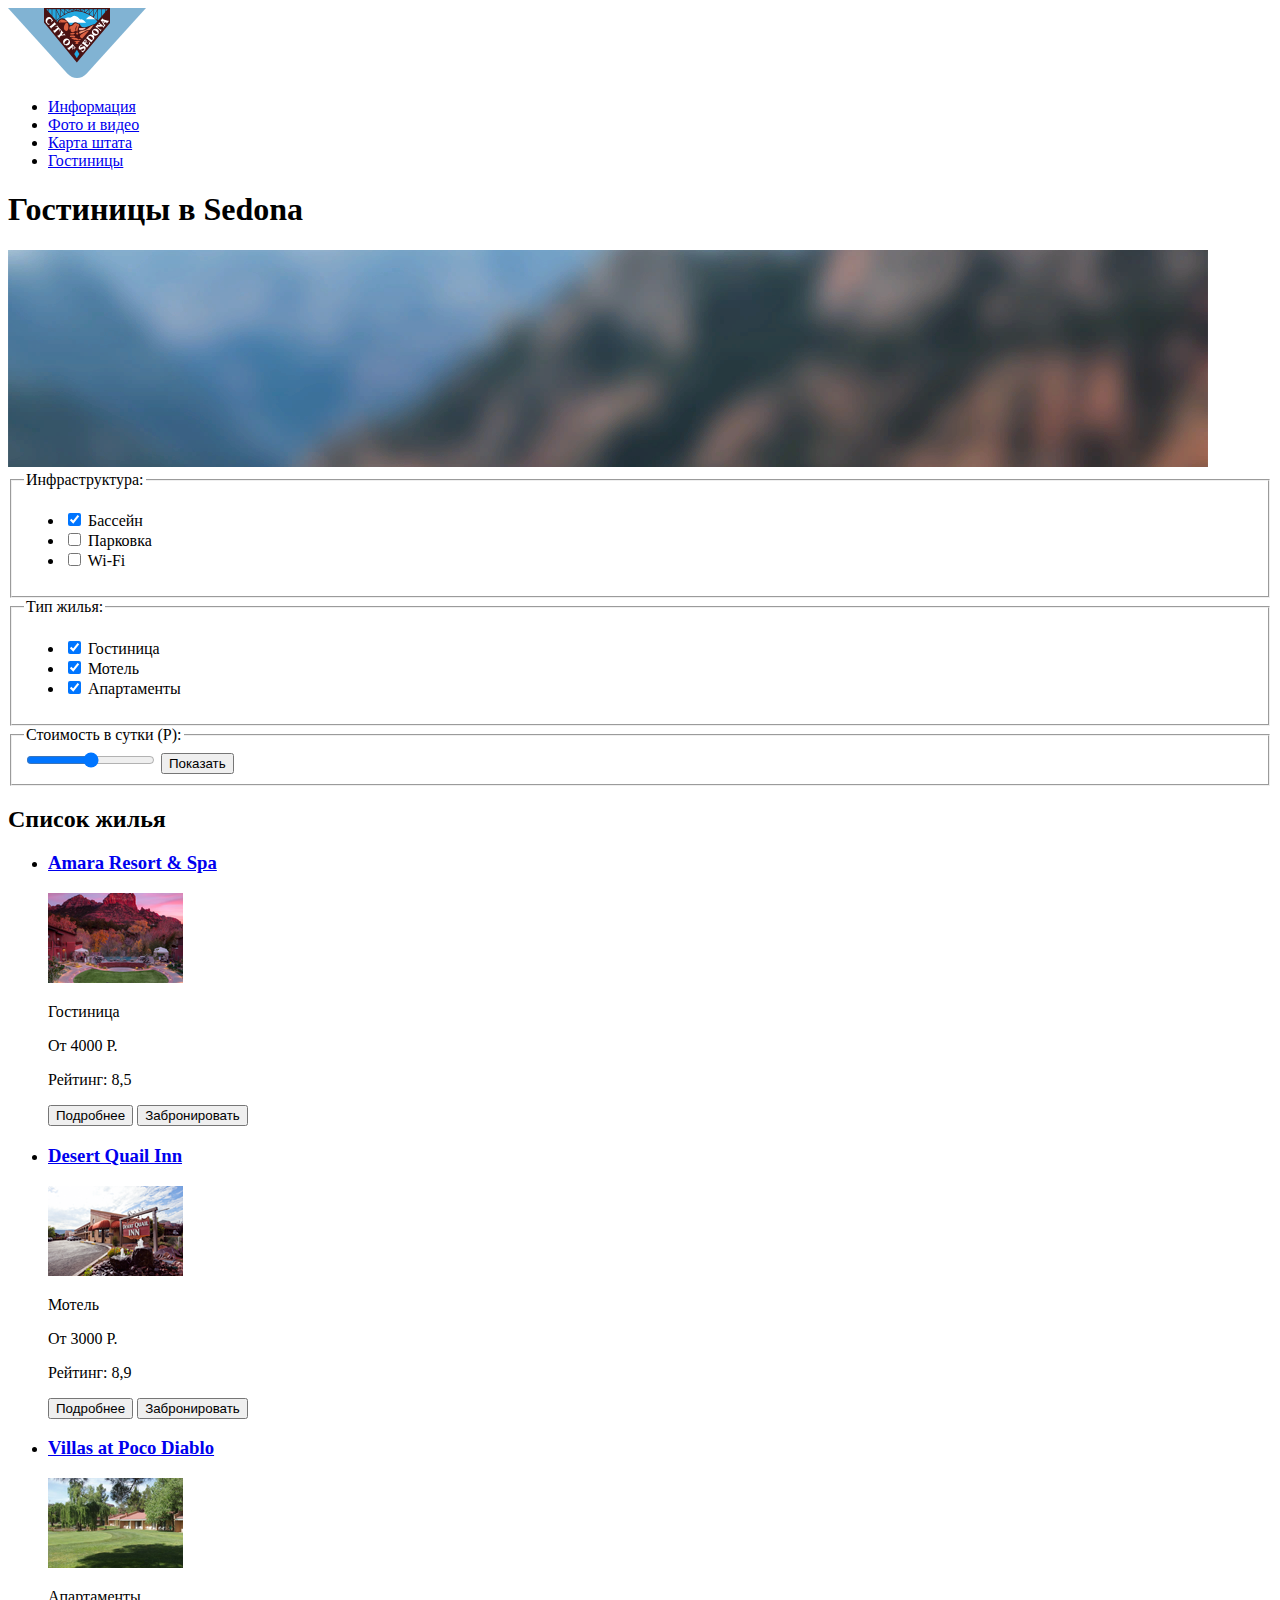
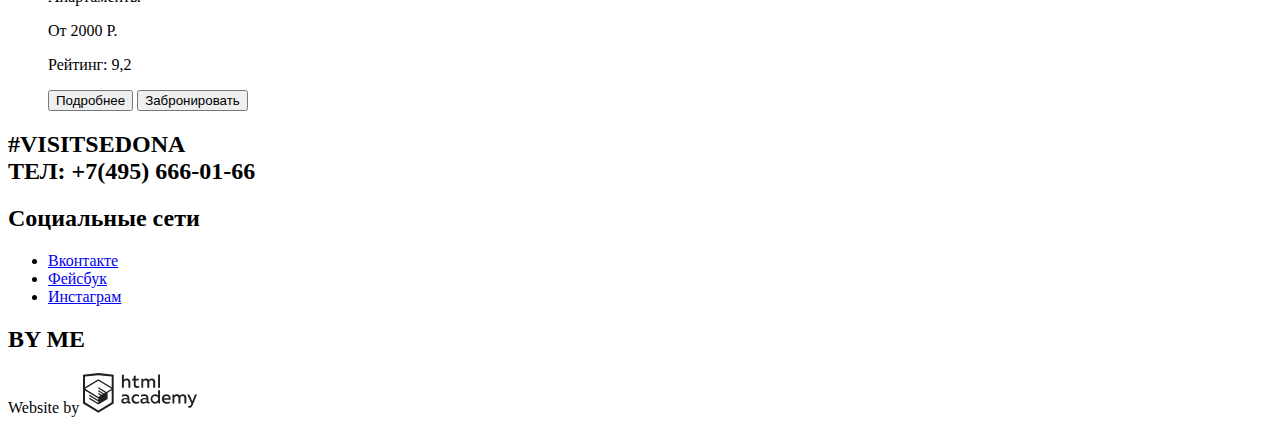
==== catalog.html @ 3af7d976 "add catalog n correct previous document" ====
<!DOCTYPE html>
<html lang="en">

<head>
    <meta charset="UTF-8">
    <title>Выбор жилья</title>
</head>

<body>
    <header>
        <a>
            <img src="image/logo.svg" alt="Логотип города «Sedona»">
        </a>
        <nav>
            <ul>
                <li><a href="index.html">Информация</a></li>
                <li><a href="blank.html">Фото и видео</a></li>
                <li><a href="blank.html">Карта штата</a></li>
                <li><a href="catalog.html">Гостиницы</a></li>
            </ul>
        </nav>
    </header>
    <main>
        <section>
            <h1>Гостиницы в Sedona</h1>
            <img src="image/blur-background.png" alt="Фон города">
            <form action="" method="get">
                <fieldset>
                    <legend>Инфраструктура:</legend>
                    <ul>
                        <li>
                            <input type="checkbox" name="infrastructure" id="pool" checked>
                            <label for="pool">Бассейн</label>
                        </li>

                        <li>
                            <input type="checkbox" name="infrastructure" id="parking">
                            <label for="parking">Парковка</label>
                        </li>

                        <li>
                            <input type="checkbox" name="infrastructure" id="WiFi">
                            <label for="WiFi">Wi-Fi</label>
                        </li>
                    </ul>
                </fieldset>

                <fieldset>
                    <legend>Тип жилья:</legend>
                    <ul>
                        <li>
                            <input type="checkbox" name="housing-type" id="hotel" checked>
                            <label for="hotel">Гостиница</label>
                        </li>

                        <li>
                            <input type="checkbox" name="housing-type" id="motel" checked>
                            <label for="motel">Мотель</label>
                        </li>

                        <li>
                            <input type="checkbox" name="housing-type" id="apartment" checked>
                            <label for="apartment">Апартаменты</label>
                        </li>
                    </ul>
                </fieldset>

                <fieldset>
                    <legend>Стоимость в сутки (Р):</legend>

                    <input type="range" min="0" max="3000" id="rating">
                    <label for="rating"></label>
                    <!-- сделала пока бегунок так, т.к по другому пока не смогу -->
                    <button type="submit">Показать</button>
                </fieldset>
            </form>
        </section>
        <section>
            <h2>Список жилья</h2>
            <ul>
                <li>
                    <a href="hotel.html">
                        <h3>Amara Resort & Spa</h3>
                        <img src="image/AmaraResort&Spa.png" alt="Amara Resort & Spa">
                    </a>
                    <p>Гостиница</p>
                    <p>От 4000 Р.</p>
                    <p>Рейтинг: 8,5</p>
                    <button type="submit">Подробнее</button>
                    <button type="submit">Забронировать</button>
                </li>

                <li>
                    <a href="hotel.html">
                        <h3>Desert Quail Inn</h3>
                        <img src="image/DesertQuailInn.png" alt="Desert Quail Inn">
                    </a>
                    <p>Мотель</p>
                    <p>От 3000 Р.</p>
                    <p>Рейтинг: 8,9</p>
                    <button type="submit">Подробнее</button>
                    <button type="submit">Забронировать</button>
                </li>

                <li>
                    <a href="hotel.html">
                        <h3>Villas at Poco Diablo</h3>
                        <img src="image/VillasatPocoDiablo.png" alt="Villas at Poco Diablo">
                    </a>
                    <p>Апартаменты</p>
                    <p>От 2000 Р.</p>
                    <p>Рейтинг: 9,2</p>
                    <button type="submit">Подробнее</button>
                    <button type="submit">Забронировать</button>
                </li>
            </ul>

        </section>

    </main>
    <footer>
        <section>
            <h2>#VISITSEDONA <br>
                ТЕЛ: +7(495) 666-01-66
            </h2>
        </section>
        <section>
            <h2>Социальные сети</h2>
            <ul>
                <li><a href="#">Вконтакте</a></li>
                <li><a href="#">Фейсбук</a></li>
                <li><a href="#">Инстаграм</a></li>
            </ul>
        </section>
        <section>
            <h2>BY ME</h2>
            <p>Website by
                <a href="https://htmlacademy.ru/intensive/htmlcss">
                    <img src="image/logo-htmlacademy.svg" alt="Логотип «HTML Academy»">
                </a>
            </p>
        </section>
    </footer>
</body>

</html>
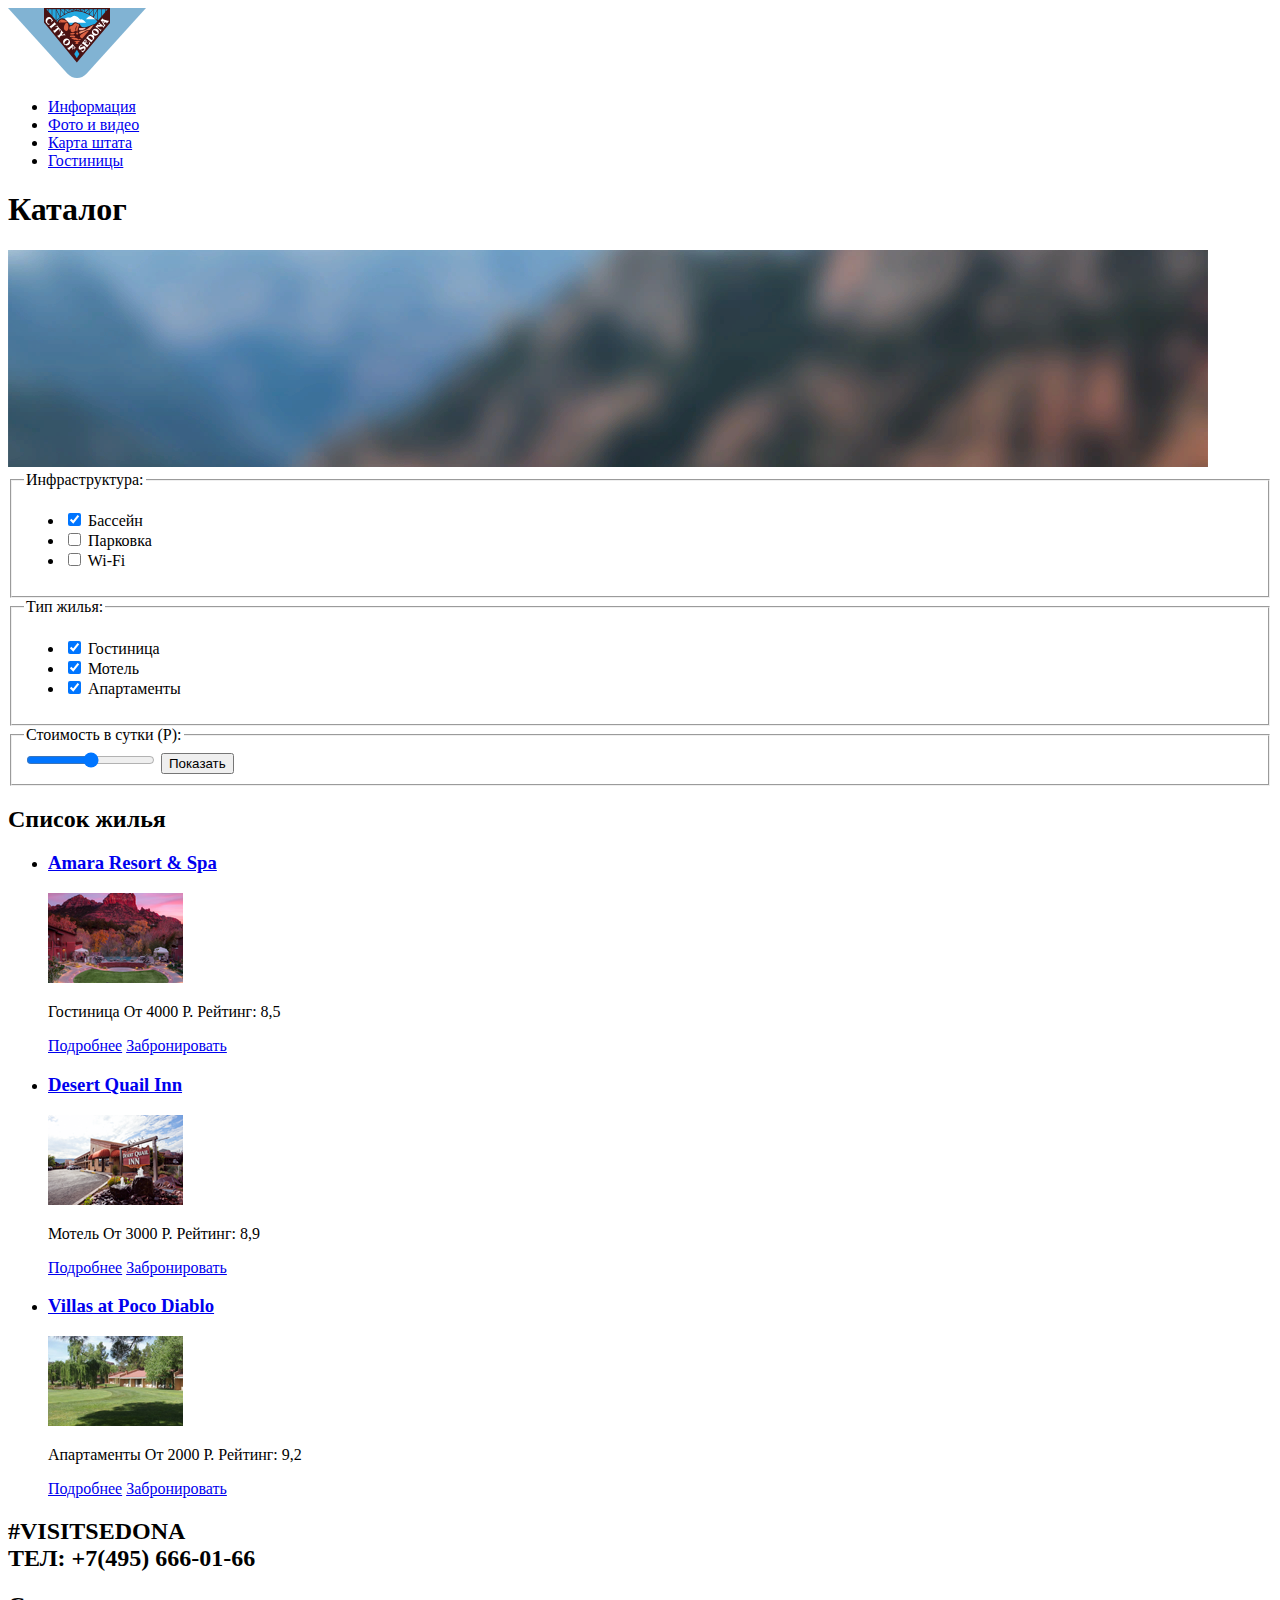
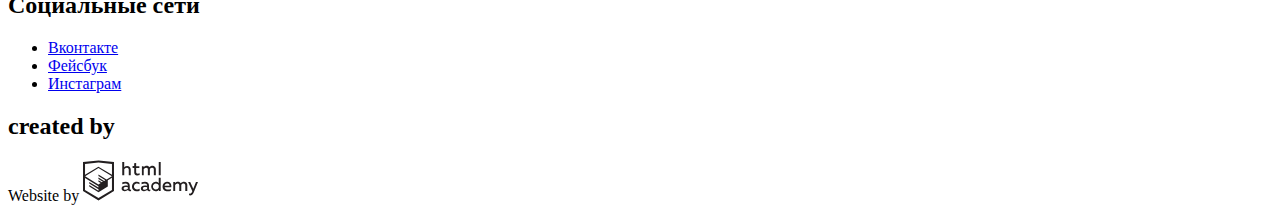
==== commit 5fca079f: "correct all requests in catalog n index" ====
--- a/catalog.html
+++ b/catalog.html
@@ -8,8 +8,8 @@
 
 <body>
     <header>
-        <a>
-            <img src="image/logo.svg" alt="Логотип города «Sedona»">
+        <a href="index.html">
+            <img src="image/logo.svg" width="138" height="70"  alt="Логотип города «Sedona»">
         </a>
         <nav>
             <ul>
@@ -22,9 +22,9 @@
     </header>
     <main>
         <section>
-            <h1>Гостиницы в Sedona</h1>
-            <img src="image/blur-background.png" alt="Фон города">
-            <form action="" method="get">
+            <h1>Каталог</h1>
+            <img src="image/backgroundBLUR.png" width="1200" height ="217" alt="Фон города">
+            <form action="#" method="get">
                 <fieldset>
                     <legend>Инфраструктура:</legend>
                     <ul>
@@ -80,38 +80,44 @@
             <ul>
                 <li>
                     <a href="hotel.html">
-                        <h3>Amara Resort & Spa</h3>
-                        <img src="image/AmaraResort&Spa.png" alt="Amara Resort & Spa">
+                        <h3>Amara Resort & Spa</h3>   
                     </a>
-                    <p>Гостиница</p>
-                    <p>От 4000 Р.</p>
-                    <p>Рейтинг: 8,5</p>
-                    <button type="submit">Подробнее</button>
-                    <button type="submit">Забронировать</button>
+                     <img src="image/AmaraResort.png" width="135" height ="90" alt="Amara Resort & Spa">
+                    <p> 
+                        <span>Гостиница</span>
+                        <span>От 4000 Р.</span>
+                        <span>Рейтинг: 8,5</span>
+                    </p>
+                    <a href="#">Подробнее</a>
+                    <a href="#">Забронировать</a>
                 </li>
 
                 <li>
                     <a href="hotel.html">
                         <h3>Desert Quail Inn</h3>
-                        <img src="image/DesertQuailInn.png" alt="Desert Quail Inn">
-                    </a>
-                    <p>Мотель</p>
-                    <p>От 3000 Р.</p>
-                    <p>Рейтинг: 8,9</p>
-                    <button type="submit">Подробнее</button>
-                    <button type="submit">Забронировать</button>
+                    </a> 
+                    <img src="image/DesertQuailInn.png" width="135" height ="90" alt="Desert Quail Inn">
+                    <p>
+                        <span>Мотель</span>
+                        <span>От 3000 Р.</span>
+                        <span>Рейтинг: 8,9</span>
+                    </p>
+                    <a href="#">Подробнее</a>
+                    <a href="#">Забронировать</a>
                 </li>
 
                 <li>
                     <a href="hotel.html">
-                        <h3>Villas at Poco Diablo</h3>
-                        <img src="image/VillasatPocoDiablo.png" alt="Villas at Poco Diablo">
+                        <h3>Villas at Poco Diablo</h3>  
                     </a>
-                    <p>Апартаменты</p>
-                    <p>От 2000 Р.</p>
-                    <p>Рейтинг: 9,2</p>
-                    <button type="submit">Подробнее</button>
-                    <button type="submit">Забронировать</button>
+                    <img src="image/VillasatPocoDiablo.png" width="135" height ="90" alt="Villas at Poco Diablo">
+                    <p>
+                        <span>Апартаменты</span>
+                        <span>От 2000 Р.</span>
+                        <span>Рейтинг: 9,2</span>
+                    </p>
+                    <a href="#">Подробнее</a>
+                    <a href="#">Забронировать</a>
                 </li>
             </ul>
 
@@ -133,10 +139,10 @@
             </ul>
         </section>
         <section>
-            <h2>BY ME</h2>
+            <h2>created by</h2>
             <p>Website by
                 <a href="https://htmlacademy.ru/intensive/htmlcss">
-                    <img src="image/logo-htmlacademy.svg" alt="Логотип «HTML Academy»">
+                    <img src="image/logo-htmlacademy.svg"  width="115" height="41" alt="Логотип «HTML Academy»">
                 </a>
             </p>
         </section>
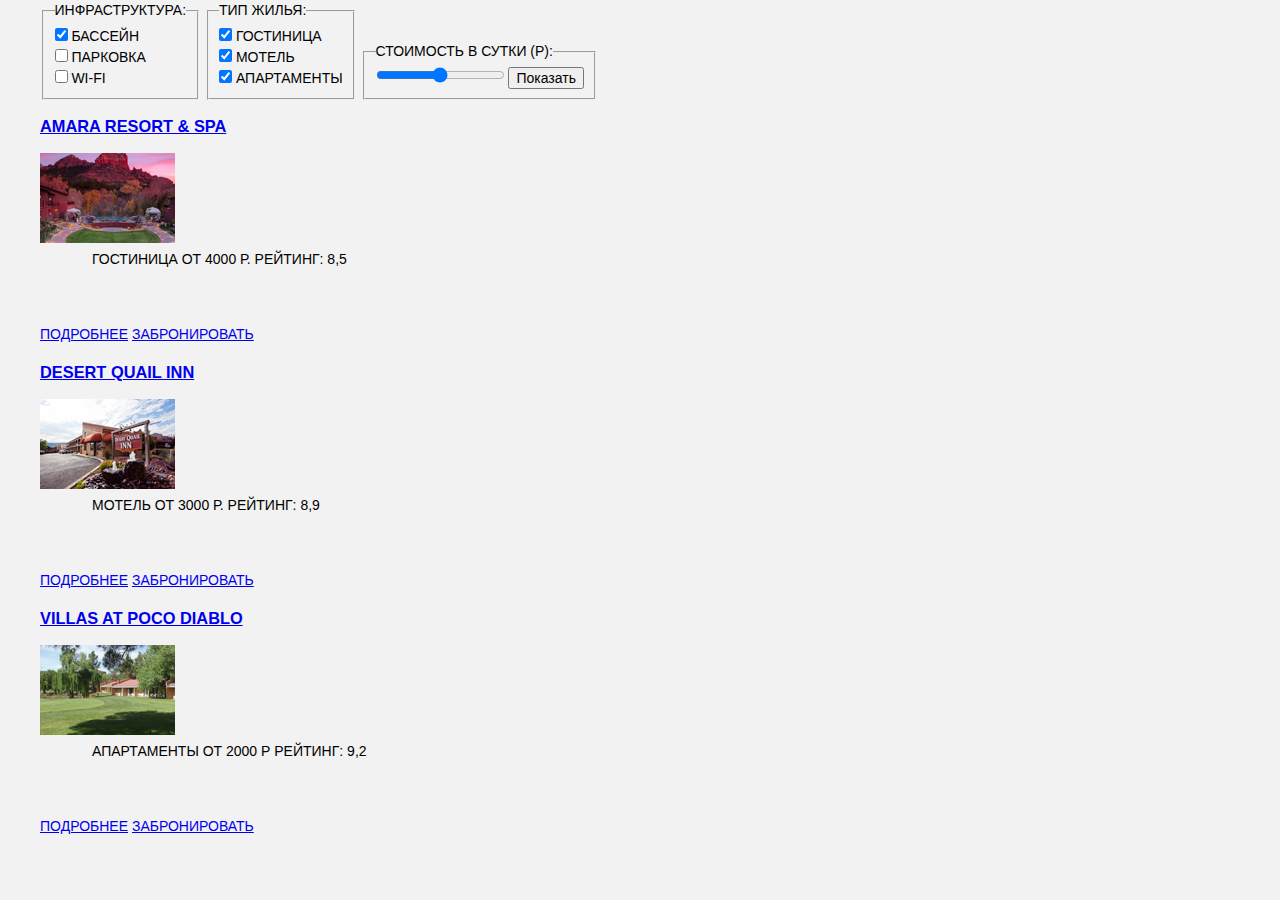
==== commit 4ca1bbf4: "grid" ====
--- a/catalog.html
+++ b/catalog.html
@@ -3,11 +3,16 @@
 
 <head>
     <meta charset="UTF-8">
-    <title>Выбор жилья</title>
+    <title>Гостиницы</title>
+    <link rel="icon" href="./image/favicon/32.ico">
+    <link rel="icon" href="./image/favicon/32.svg" type="image/svg+xml">
+    <link rel="apple-touch-icon" href="./image/favicon/152.png">
+    <link rel="stylesheet" href="./css/Normalize.css">
+    <link rel="stylesheet" href="./css/style.css">
 </head>
 
-<body>
-    <header>
+<body class="container">
+    <!-- <header class="catalog-header">
         <a href="index.html">
             <img src="image/logo.svg" width="138" height="70"  alt="Логотип города «Sedona»">
         </a>
@@ -16,16 +21,16 @@
                 <li><a href="index.html">Информация</a></li>
                 <li><a href="blank.html">Фото и видео</a></li>
                 <li><a href="blank.html">Карта штата</a></li>
-                <li><a href="catalog.html">Гостиницы</a></li>
+                <li><a>Гостиницы</a></li>
             </ul>
         </nav>
-    </header>
-    <main>
-        <section>
+    </header> -->
+    <main class="main-catalog">
+        <section class="choosing">
             <h1>Каталог</h1>
-            <img src="image/backgroundBLUR.png" width="1200" height ="217" alt="Фон города">
-            <form action="#" method="get">
-                <fieldset>
+            <!-- <img src="image/backgroundBLUR.png" width="1200" height ="217" alt="Фон города"> -->
+            <form action="#" method="get" >
+                <fieldset class="infrostructure">
                     <legend>Инфраструктура:</legend>
                     <ul>
                         <li>
@@ -39,13 +44,13 @@
                         </li>
 
                         <li>
-                            <input type="checkbox" name="infrastructure" id="WiFi">
+                            <input type="checkbox" name="infrastructure" id="WiFi" >
                             <label for="WiFi">Wi-Fi</label>
                         </li>
                     </ul>
                 </fieldset>
 
-                <fieldset>
+                <fieldset class="type-house">
                     <legend>Тип жилья:</legend>
                     <ul>
                         <li>
@@ -65,7 +70,7 @@
                     </ul>
                 </fieldset>
 
-                <fieldset>
+                <fieldset class="price">
                     <legend>Стоимость в сутки (Р):</legend>
 
                     <input type="range" min="0" max="3000" id="rating">
@@ -75,9 +80,9 @@
                 </fieldset>
             </form>
         </section>
-        <section>
+        <section class="list-result">
             <h2>Список жилья</h2>
-            <ul>
+            <ul class="result">
                 <li>
                     <a href="hotel.html">
                         <h3>Amara Resort & Spa</h3>   
@@ -113,7 +118,7 @@
                     <img src="image/VillasatPocoDiablo.png" width="135" height ="90" alt="Villas at Poco Diablo">
                     <p>
                         <span>Апартаменты</span>
-                        <span>От 2000 Р.</span>
+                        <span>От 2000 р</span>
                         <span>Рейтинг: 9,2</span>
                     </p>
                     <a href="#">Подробнее</a>
@@ -124,7 +129,7 @@
         </section>
 
     </main>
-    <footer>
+    <!-- <footer>
         <section>
             <h2>#VISITSEDONA <br>
                 ТЕЛ: +7(495) 666-01-66
@@ -146,7 +151,7 @@
                 </a>
             </p>
         </section>
-    </footer>
+    </footer> -->
 </body>
 
 </html>--- a/css/style.css
+++ b/css/style.css
@@ -0,0 +1,409 @@
+@font-face {
+    font-family: "PT Sans";
+    src: url("Fonts/PT_Sans/PTSans-Regular.woff2") format("woff2"),
+         url("Fonts/PT_Sans/PTSans-Regular.woff") format("woff");
+    font-weight: 400;
+    font-style: normal;
+  }
+
+  @font-face {
+    font-family: "PT Sans";
+    src: url("Fonts/PT_Sans/PTSans-Bold.woff2") format("woff2"),
+         url("Fonts/PT_Sans/PTSans-Bold.woff") format("woff");
+    font-weight: 700;
+    font-style: normal;
+  }
+
+
+  /* variables at rest*/
+  :root {
+    --basic-black:#000000;
+    --dark-gray:#333333;
+    --white: #FFFFFF;
+    --light-blue: #81B3D2;
+    --brown: #766357;
+    --beige: #F2F2F2;
+    --logo: #231F20;
+    --other-reasons: #EEEEEE;
+
+  
+
+/* variables hover*/
+
+--hover-brown: #604E43;
+--hover-blue: #669EC0;
+
+/* variables by click */
+
+--click-brown: #503E33;
+--click-blue: #5496BD;
+--click-logo:#BDBBBC;
+
+}
+  
+  body {
+    min-width: 960px;
+    margin: 0;
+    padding: 0;
+    font-family: "PT Sans", Arial, sans-serif;
+    font-size: 14px;
+    line-height: 21px;
+    font-weight: 400;
+    color: var(--basic-black);
+    text-transform: uppercase;
+    background-color: var(--beige);
+    min-height: 100%;
+    display: grid;
+    grid-template-rows: min-content 1fr min-content;
+    align-content: start;
+     
+}
+
+img {
+    max-width: 100%;
+    height: auto;
+}
+
+
+
+h1 {
+  display:none;
+  /* visibility: hidden; */
+}
+
+h2 {
+  padding: 47px 139px 25px 139px;
+  margin: 0;
+}
+
+.service-list h3 {
+  margin: 0;
+  padding-top: 160px;
+  padding-bottom: 25px;
+}
+
+p {
+  margin: 0;
+  padding: 0px 51px 54px 52px;
+}
+
+li {
+  list-style: none;
+}
+ul{
+  margin: 0;
+  padding: 0;
+}
+
+.hidden {
+  display:none;
+}
+
+.page {
+  height: 100%;
+}   
+
+.container {
+  width: 1200px;
+  margin: 0 auto;  
+}
+
+/*++++++++++++++++++++++++ Header +++++++++++++++++++++++++++++++++++++++*/
+
+.main-header {
+  background-color: var(--white);
+  height:56px;
+  display:grid;
+}
+
+ .main-header-logo {
+  justify-self: center;
+
+}
+
+.main-header-nav {
+  list-style:none;
+  display:flex;
+  justify-content:center;
+  align-items:center;
+  
+}
+
+.main-header-nav ul {
+  list-style: none;
+  color: #000000;
+ 
+}
+
+.header-nav-left {}
+
+
+.header-nav-right {}
+
+
+/* +++++++++++++++++++++++ main+++++++++++++++++++++++++++++++++++++++ */
+
+.back-picture {
+  display: grid;
+  grid-template-columns: 1fr;
+  grid-template-rows: 1fr;
+  width: 1200px;
+}
+
+.big-photo {
+  background: url(../image/backgroundPhoto.jpg) no-repeat;
+  /* position: absolute; */
+}
+.welcome {
+  position: relative;
+  text-align: center;
+  padding-top: 66px;
+}
+
+.decoration {
+  position: relative;
+  vertical-align: bottom;
+}
+
+.texty-text {
+  background: var(--white); 
+  text-align: center;
+  padding: 0;
+  margin: 0;
+  height: 215px;
+  width: 1200px;
+}
+
+.bold {
+  font-weight: 700;
+  margin: 0;
+  padding-top: 41.5px;
+  padding-bottom: 0;
+}
+
+.bold p {
+  /* line-height: 26px;
+  width: 470px;
+  height: 80px; */
+}
+
+.Sedonabetter {
+  padding-top: 16.5px;
+  padding-bottom: 51px;
+}
+
+.photo-reason {
+  display: grid;
+  grid-template-columns: 1fr 2fr;
+  grid-template-rows: 1fr;
+  width: 1200px;
+}
+
+.true-city {
+  grid-column: 1/2;
+  grid-row: 1/2;
+  background-color: var(--light-blue);
+  color:var(--white);
+  text-align: center;
+  width: 400px;
+}
+
+.true-city-photo {
+  grid-column: 2/-1;
+  grid-row: 1/2;
+  width:800px;
+}
+
+.number {
+ padding-bottom: 25px;
+ padding-top: 0px;
+}
+
+.service {
+  display: grid;
+  text-align: center;
+ 
+}
+.service-list {
+  display: grid;
+  text-align: center;
+  height: 330px;  
+  display: grid;
+  text-align: center;
+  background-color: var(--white);
+  grid-template-columns: 3(1fr);
+  grid-template-rows: 1fr;
+}
+
+.service-item1 {
+  grid-column: 1/1;
+}
+
+.service-item2 {
+  grid-column: 2/3;
+}
+
+.service-item3 {
+  grid-column: 3/4;
+}
+
+.photo-reason2 {
+  display: grid;
+  grid-template-columns: 1fr 1fr 1fr;
+  grid-template-rows: 1fr;
+  width: 1200px;
+  height: 256px;
+}
+
+.bridge {
+  grid-column: 3/4;
+  background-color: var(--light-blue);
+  color:var(--white);
+  text-align: center;
+  grid-row: 1/2;
+}
+
+.bridge-photo {
+  grid-column: 1/3;
+  grid-row: 1/2;
+  
+}
+
+.photo-reason2 h2 {
+  padding: 50px 0 24px 0;
+  line-height: 21px;
+}
+
+.bridge .number {
+  padding-bottom: 23px;
+}
+.bridge p {
+  padding: 0 49px 51px 50px;
+}
+
+.other-reasons {
+  display: grid;
+  height: 256px;
+}
+
+.reasons {
+  display: grid;
+  text-align: center;
+  background-color: var(--other-reasons);
+  grid-template-columns: 3(1fr);
+  grid-template-rows: 1fr;
+  
+}
+.other-reasons h2 {
+  display: none;
+}
+.reasons-item1 {
+  grid-column: 1/2;
+  width: 400px;
+}
+.reasons-item2 {
+  grid-column: 2/3;
+  width: 400px;
+}
+.reasons-item3 {
+  grid-column: 3/4;
+  width: 400px;
+}
+
+.reasons h3 {
+  margin: 0;
+  padding-top: 47px;
+  padding-bottom: 25px;
+}
+
+.reasons p {
+  /* padding-top: 25px; */
+}
+
+.map h2, 
+.social h2,
+.copyright h2 {
+
+  display: none;
+
+}
+
+.main-footer {
+  display: grid;
+  grid-template-columns: 3(1fr);
+  background-color: var(--white);
+  text-align: center;
+  vertical-align: middle;
+  height: 120px;
+
+}
+.contact {
+  grid-column: 1/2;
+  max-width: 251px;
+  justify-self: start;
+
+}
+.social {
+  grid-column: 2/3;
+  max-width: 150px;
+  justify-self: center;
+}
+
+.copyright {
+  grid-column: 3/4;
+  max-width: 200px;
+  justify-self: end;
+}
+
+
+
+
+
+    /* ++++++++++++++++++++++++++++++++++++CATALOG +++++++++++++++++++++++++++++++=++*/
+
+
+
+    /* .catalog .container {
+      background-color: var(--white);
+    } */
+
+    .main-catalog h2 {
+      display: none;
+    }
+
+    .choosing {
+      background-image: url(./image/backgroundBLUR.png);
+      display: grid;
+    }
+    /* .1 {
+      display:inline;
+    } */
+    .infrostructure {
+      display:inline;
+      
+   
+    
+    }
+    
+    .type-house {
+      display:inline;
+  
+    }
+
+    .price  {
+      display:inline;
+    
+    }
+    .list-result {
+      display: grid;
+    }
+/* }
+    .result{
+      display: grid;
+      grid-template-columns: 73px 135px 792px 127px 73px;
+
+    }
+
+    span, .result p {
+      padding: 0;
+    } */
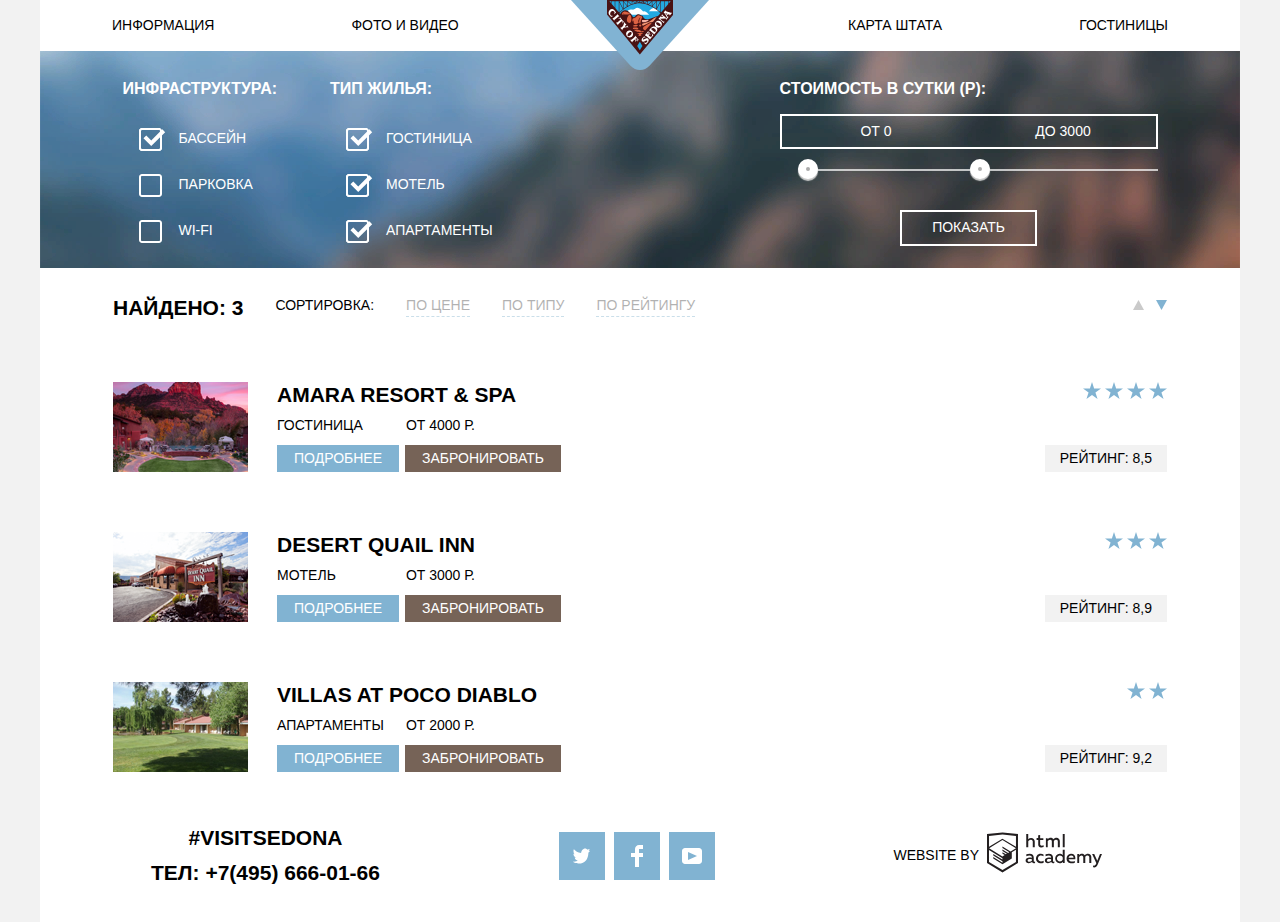
==== commit 00cbd9f2: "add - catalog and decorations elements" ====
--- a/catalog.html
+++ b/catalog.html
@@ -12,39 +12,43 @@
 </head>
 
 <body class="container">
-    <!-- <header class="catalog-header">
-        <a href="index.html">
-            <img src="image/logo.svg" width="138" height="70"  alt="Логотип города «Sedona»">
+    <header class="main-header">
+        <a class="main-header-logo">
+            <img src="./image/logo.svg" width="138" height="70" alt="Логотип города «Sedona»">
         </a>
-        <nav>
-            <ul>
-                <li><a href="index.html">Информация</a></li>
-                <li><a href="blank.html">Фото и видео</a></li>
-                <li><a href="blank.html">Карта штата</a></li>
-                <li><a>Гостиницы</a></li>
+        <nav class="main-header-nav">
+            <ul class="nav_items">
+                <div class="header-nav-left">
+                    <li class="header-item"><a class="nav_element" href="index.html">Информация </a></li>
+                    <li class="header-item"><a class="nav_element" href="blank.html">Фото и видео </a></li>
+                </div>
+                <div class="header-nav-right">
+                    <li class="header-item"><a class="nav_element" href="blank.html">Карта штата </a></li>
+                    <li class="header-item"><a class="nav_element" href="catalog.html">Гостиницы </a></li>
+                </div>
             </ul>
         </nav>
-    </header> -->
+    </header>
+
     <main class="main-catalog">
-        <section class="choosing">
-            <h1>Каталог</h1>
-            <!-- <img src="image/backgroundBLUR.png" width="1200" height ="217" alt="Фон города"> -->
-            <form action="#" method="get" >
+        <section class="filter">
+            <h1 class="visually-hidden">Гостиницы</h1>
+            <form action="#" method="get" class="house-choosing">
                 <fieldset class="infrostructure">
                     <legend>Инфраструктура:</legend>
                     <ul>
-                        <li>
-                            <input type="checkbox" name="infrastructure" id="pool" checked>
+                        <li class="filter-option filter-checkbox">
+                            <input class="visually-hidden filter-input-checkbox filter-input" type="checkbox" name="infrastructure" id="pool" checked>
                             <label for="pool">Бассейн</label>
                         </li>
 
-                        <li>
-                            <input type="checkbox" name="infrastructure" id="parking">
+                        <li class="filter-option filter-checkbox">
+                            <input class="visually-hidden filter-input-checkbox filter-input" type="checkbox" name="infrastructure" id="parking">
                             <label for="parking">Парковка</label>
                         </li>
 
-                        <li>
-                            <input type="checkbox" name="infrastructure" id="WiFi" >
+                        <li class="filter-option filter-checkbox">
+                            <input class="visually-hidden filter-input-checkbox filter-input" type="checkbox" name="infrastructure" id="WiFi" >
                             <label for="WiFi">Wi-Fi</label>
                         </li>
                     </ul>
@@ -53,105 +57,223 @@
                 <fieldset class="type-house">
                     <legend>Тип жилья:</legend>
                     <ul>
-                        <li>
-                            <input type="checkbox" name="housing-type" id="hotel" checked>
+                        <li class="filter-option filter-checkbox">
+                            <input class="visually-hidden filter-input-checkbox filter-input" type="checkbox" name="housing-type" id="hotel" checked>
                             <label for="hotel">Гостиница</label>
                         </li>
 
-                        <li>
-                            <input type="checkbox" name="housing-type" id="motel" checked>
+                        <li class="filter-option filter-checkbox">
+                            <input class="visually-hidden filter-input-checkbox filter-input" type="checkbox" name="housing-type" id="motel" checked>
                             <label for="motel">Мотель</label>
                         </li>
 
-                        <li>
-                            <input type="checkbox" name="housing-type" id="apartment" checked>
+                        <li class="filter-option filter-checkbox">
+                            <input class="visually-hidden filter-input-checkbox filter-input" type="checkbox" name="housing-type" id="apartment" checked>
                             <label for="apartment">Апартаменты</label>
                         </li>
                     </ul>
                 </fieldset>
 
-                <fieldset class="price">
+                <fieldset class="filter-item">
                     <legend>Стоимость в сутки (Р):</legend>
-
-                    <input type="range" min="0" max="3000" id="rating">
-                    <label for="rating"></label>
-                    <!-- сделала пока бегунок так, т.к по другому пока не смогу -->
-                    <button type="submit">Показать</button>
+                    <div class="range-filter">
+                      <div class="range-controls">
+                        <div class="scale">
+                          <div class="bar"></div>
+                        </div>
+                        <div class="toggle toggle-min"></div>
+                        <div class="toggle toggle-max"></div>
+                      </div>
+
+                      <div class="price-controls">
+                        <label class="min-price">
+                        <input type="text" name="min-price" value=" от 0">
+                        </label>
+                        <label class="max-price">
+                        <input type="text" name="max-price" value="до 3000">
+                        </label> 
+                      </div>
+                      <button class="show-variants">Показать </button> 
+                    </div>
                 </fieldset>
+               
+
             </form>
         </section>
+        <section class="chooser">
+            <h2 class="visually-hidden"> Сортировка жилья</h2>
+            <div class="choosing_bar">
+                <span class="bold bar_item">Найдено: 3</span>
+                <span class="bar_item">Сортировка:</span>
+                <ul class="choosing_options">
+                        <li class="choosing_item">
+                            <a class="chosing_element" href="#">По цене</a>
+                        </li>
+                                
+                        <li class="choosing_item">
+                             <a class="chosing_element" href="#">По типу</a>
+                        </li>
+
+                        <li class="choosing_item">
+                            <a class="chosing_element" href="#">По рейтингу</a>
+                        </li>
+                </ul>
+                <a class="triangle">
+                    <svg width="11" height="10" viewBox="0 0 11 10" fill="none" xmlns="http://www.w3.org/2000/svg">
+                        <g id="icon-up-dir">
+                        <path id="Shape" d="M5.5 0L0 10H11L5.5 0Z" fill="#CACACA"/>
+                        </g>
+                    </svg>
+                </a>
+                <a class="triangle">
+                        <svg width="11" height="10" viewBox="0 0 11 10" fill="none" xmlns="http://www.w3.org/2000/svg">
+                            <g id="icon-down-dir">
+                            <path id="Shape" d="M5.5 10L0 0H11" fill="#81B3D2"/>
+                            </g>
+                        </svg>
+                </a>
+            </div>
+            
+            
+
+        </section>
         <section class="list-result">
-            <h2>Список жилья</h2>
+            <h2 class="visually-hidden">Список жилья</h2>
             <ul class="result">
+                <li class="result_item">
+                    <img src="image/AmaraResort.png" width="135" height ="90" alt="Amara Resort & Spa" class="hotel_photo">
+                    <div class="hotel_info">
+                        <a href="hotel.html" class="">
+                            <h3 class="hotel_heading bold">Amara Resort & Spa</h3>   
+                        </a>
+                        <p class="type_house_result"> 
+                            <span class="house">Гостиница</span>
+                            <span class="house_price">От 4000 Р.</span>
+                        </p>
+                        <div class="hotel_links">
+                            <a class="btn-know-more" href="#">Подробнее</a>
+                            <a class="btn-book" href="#">Забронировать</a>
+                        </div>
+                    </div>
+                    <p class="rating"> 
+                        <span class="btn-rating">Рейтинг: 8,5</span>
+                        <span class="star">
+                            <img src="../image/star.svg" width="18" height="17" alt="">
+                            <img src="../image/star.svg" width="18" height="17" alt="">
+                            <img src="../image/star.svg" width="18" height="17" alt="">
+                            <img src="../image/star.svg" width="18" height="17" alt="">
+                        </span>
+                    </p>
+                </li>
+
+                <li class="result_item">
+                    <img src="image/DesertQuailInn.png" width="135" height ="90" alt="Desert Quail Inn" class="hotel_photo">
+                    <div class="hotel_info">
+                        <a href="hotel.html" class="hotel_heading">
+                            <h3 class="bold">Desert Quail Inn</h3>
+                        </a> 
+                        <p class="type_house_result">
+                            <span class="house">Мотель</span>
+                            <span class="house_price">От 3000 Р.</span>
+                        </p>
+                        <div class="hotel_links">
+                            <a class="btn-know-more" href="#">Подробнее</a>
+                            <a class="btn-book" href="#">Забронировать</a>
+                        </div>
+                    </div>
+                    <p class="rating">
+                        <span class="btn-rating">Рейтинг: 8,9</span>
+                        <span class="star">
+                            <img src="../image/star.svg" width="18" height="17" alt="">
+                            <img src="../image/star.svg" width="18" height="17" alt="">
+                            <img src="../image/star.svg" width="18" height="17" alt="">
+                        </span>
+                    </p>
+                </li>
+
+                <li class="result_item">
+                    <img src="image/VillasatPocoDiablo.png" width="135" height ="90" alt="Villas at Poco Diablo" class="hotel_photo">
+                    <div class="hotel_info">
+                        <a href="hotel.html" class="hotel_heading">
+                            <h3 class="bold">Villas at Poco Diablo</h3>  
+                        </a>
+                        <p class="type_house_result">
+                            <span class="house">Апартаменты</span>
+                            <span class="house_price">От 2000 р.</span>
+                        </p>
+                        <div class="hotel_links">
+                            <a class="btn-know-more" href="#">Подробнее</a>
+                            <a class="btn-book" href="#">Забронировать</a>
+                        </div>
+                    </div>
+                    <p class="rating">
+                        <span class="btn-rating">Рейтинг: 9,2</span>
+                        <span class="star">
+                            <img src="../image/star.svg" width="18" height="17" alt="">
+                            <img src="../image/star.svg" width="18" height="17" alt="">
+                        </span>
+                    </p>
+                </li>
+            </ul>
+
+        </section>
+    </main>
+
+
+    <footer class="main-footer">
+        <section class="contact">
+            <h2 class="visually-hidden"> VISITSEDONA </h2>
+            <p class="bold"> #VISITSEDONA</p>
+            <p class="footer-phone bold">
+                Тел: <a href="tel:+74956660166">+7(495) 666-01-66</a>
+            </p>
+        </section>
+        <section class="social">
+            <h2 class="visually-hidden">Социальные сети</h2>
+            <ul>
                 <li>
-                    <a href="hotel.html">
-                        <h3>Amara Resort & Spa</h3>   
+                    <a class="social-button" href="#">
+                        <span class="visually-hidden">Twitter</span>
+                        <svg width="17" height="17" viewBox="0 0 17 16" fill="none" xmlns="http://www.w3.org/2000/svg">
+                            <g id="twitter">
+                            <path id="Shape" d="M10.95 1.14409C12.635 0.648089 13.934 1.41409 14.527 2.32309C15.2 2.09209 15.858 1.84209 16.538 1.61509C16.5249 2.30145 16.2117 2.94761 15.681 3.38309C16.366 3.55309 16.985 2.89209 16.985 2.89209C16.816 3.89209 15.979 4.68009 15.422 4.91609C15.191 11.6661 12.247 16.1331 5.34501 15.9981H4.89901C4.48901 15.9981 0.735007 15.5381 0.00100708 14.1111C2.27201 14.3071 3.89401 13.6891 4.69401 12.9341C3.73401 12.6341 2.01501 12.4571 1.71501 9.98409C2.06401 10.0901 2.27901 10.2121 2.90501 10.1031C1.70501 9.24709 0.374007 8.53009 0.448007 6.33009C0.733007 6.65809 1.51501 6.86609 1.78801 6.80209C1.08501 6.56109 -0.181993 3.44209 0.894007 1.85009C2.71201 3.70409 4.62901 5.45609 8.04601 5.62309C8.25401 3.33009 9.18301 1.79309 10.95 1.14409Z" fill="white"/>
+                            </g>
+                        </svg> 
                     </a>
-                     <img src="image/AmaraResort.png" width="135" height ="90" alt="Amara Resort & Spa">
-                    <p> 
-                        <span>Гостиница</span>
-                        <span>От 4000 Р.</span>
-                        <span>Рейтинг: 8,5</span>
-                    </p>
-                    <a href="#">Подробнее</a>
-                    <a href="#">Забронировать</a>
-                </li>
-
+                </li>
                 <li>
-                    <a href="hotel.html">
-                        <h3>Desert Quail Inn</h3>
-                    </a> 
-                    <img src="image/DesertQuailInn.png" width="135" height ="90" alt="Desert Quail Inn">
-                    <p>
-                        <span>Мотель</span>
-                        <span>От 3000 Р.</span>
-                        <span>Рейтинг: 8,9</span>
-                    </p>
-                    <a href="#">Подробнее</a>
-                    <a href="#">Забронировать</a>
-                </li>
-
+                    <a class="social-button" href="#">
+                        <span class="visually-hidden">Facebook</span>
+                        <svg width="12" height="22" viewBox="0 0 12 22" fill="none" xmlns="http://www.w3.org/2000/svg">
+                            <g id="fb-icon">
+                            <path id="Shape" d="M12 4V0H8C5.79086 0 4 1.79086 4 4V8H0V12H4V22H8V12H12V8H8V4H12Z" fill="white"/>
+                            </g>
+                        </svg>
+                    </a>
+                </li>
                 <li>
-                    <a href="hotel.html">
-                        <h3>Villas at Poco Diablo</h3>  
+                    <a class="social-button" href="#">
+                        <span class="visually-hidden">Youtube</span>
+                        <svg width="20" height="16" viewBox="0 0 20 16" fill="none" xmlns="http://www.w3.org/2000/svg">
+                            <path fill-rule="evenodd" clip-rule="evenodd" d="M3 0H17C18.65 0 20 1.35 20 3V13C20 14.65 18.65 16 17 16H3C1.35 16 0 14.65 0 13V3C0 1.35 1.35 0 3 0ZM6.027 4.002V11.998L15.014 8L6.027 4.002Z" fill="white"/>
+                        </svg>
                     </a>
-                    <img src="image/VillasatPocoDiablo.png" width="135" height ="90" alt="Villas at Poco Diablo">
-                    <p>
-                        <span>Апартаменты</span>
-                        <span>От 2000 р</span>
-                        <span>Рейтинг: 9,2</span>
-                    </p>
-                    <a href="#">Подробнее</a>
-                    <a href="#">Забронировать</a>
                 </li>
             </ul>
-
-        </section>
-
-    </main>
-    <!-- <footer>
-        <section>
-            <h2>#VISITSEDONA <br>
-                ТЕЛ: +7(495) 666-01-66
-            </h2>
-        </section>
-        <section>
-            <h2>Социальные сети</h2>
-            <ul>
-                <li><a href="#">Вконтакте</a></li>
-                <li><a href="#">Фейсбук</a></li>
-                <li><a href="#">Инстаграм</a></li>
-            </ul>
-        </section>
-        <section>
-            <h2>created by</h2>
-            <p>Website by
-                <a href="https://htmlacademy.ru/intensive/htmlcss">
-                    <img src="image/logo-htmlacademy.svg"  width="115" height="41" alt="Логотип «HTML Academy»">
-                </a>
-            </p>
-        </section>
-    </footer> -->
+        </section>
+
+        <section class="copyright">
+            <h2 class="visually-hidden">created by</h2>
+            <p>Website by </p>
+            <a href="https://htmlacademy.ru/intensive/htmlcss">
+                <svg width="115" height="41" viewBox="0 0 114 40" fill="none" xmlns="http://www.w3.org/2000/svg">
+                    <g id="logo-htmlacademy">
+                    <path id="Shape" fill-rule="evenodd" clip-rule="evenodd" d="M15.5197 0.057373H15.3509L0 1.71895V30.4945L15.3509 39.8382L30.7018 30.4945V1.71895L15.5197 0.057373ZM77.0183 1.62185H75.0876V14.7311H77.0183V1.62185ZM40.8619 1.63264V6.76843C41.6131 5.9864 42.6386 5.5436 43.7105 5.53843C44.6823 5.47908 45.6329 5.84495 46.3253 6.54479C47.0177 7.24462 47.3866 8.21244 47.3399 9.20685V14.7634H45.367V9.46579C45.4231 8.94897 45.2754 8.43059 44.9566 8.02553C44.6377 7.62047 44.174 7.36218 43.6683 7.3079H43.3518C42.3456 7.36979 41.4321 7.9295 40.9041 8.80764V14.7634H38.8995V1.63264H40.8619ZM77.0183 30.4837H75.2775V29.0595C74.4828 30.1353 73.23 30.7538 71.9119 30.7211C69.4751 30.5528 67.5825 28.4822 67.5825 25.9845C67.5825 23.4867 69.4751 21.4162 71.9119 21.2479C73.1195 21.2052 74.2818 21.7203 75.0771 22.6505V17.3205H77.0183V30.4837ZM47.0656 29.0595C47.263 29.0515 47.4583 29.0152 47.6459 28.9516V30.3866C47.2482 30.5404 46.826 30.6172 46.4009 30.6132C45.6482 30.6769 44.9394 30.2429 44.639 29.5342C43.7036 30.31 42.5302 30.7227 41.3261 30.6995C39.733 30.6995 38.256 29.804 38.256 27.9482C38.256 25.65 40.3661 24.9379 42.1702 24.9379C42.9402 24.9505 43.707 25.0408 44.4596 25.2076V24.884C44.4596 23.805 43.6578 22.9742 42.1491 22.9742C41.0585 22.9764 39.9804 23.2116 38.9839 23.6647V21.8305C40.0678 21.451 41.204 21.2506 42.3495 21.2371C44.8394 21.2371 46.3693 22.4455 46.3693 25.1753V28.4121C46.3546 28.5668 46.401 28.721 46.4981 28.8406C46.5951 28.9601 46.7349 29.035 46.8862 29.0487H47.0656V29.0595ZM40.2711 27.8403C40.298 28.229 40.4761 28.5905 40.7655 28.844C41.055 29.0974 41.4317 29.2217 41.8115 29.189H41.9275C42.8819 29.1906 43.7973 28.8022 44.4702 28.11V26.5779C43.842 26.4414 43.2026 26.3655 42.5605 26.3513C41.5055 26.3513 40.2817 26.7074 40.2817 27.8403H40.2711ZM56.0229 21.9384C55.1962 21.4632 54.2596 21.2246 53.3115 21.2479H52.9422C51.7332 21.2873 50.5891 21.8166 49.7619 22.7192C48.9347 23.6218 48.4923 24.8236 48.5321 26.06V26.5024C48.6957 29.0004 50.805 30.8921 53.2482 30.7318C54.2519 30.7555 55.2477 30.5452 56.1601 30.1168V28.2718C55.3769 28.7215 54.4945 28.9591 53.5963 28.9624C52.5199 29.0288 51.4963 28.4793 50.9385 27.5356C50.3806 26.5918 50.3806 25.4095 50.9385 24.4658C51.4963 23.522 52.5199 22.9725 53.5963 23.039C54.461 23.0357 55.3066 23.2989 56.0229 23.7942V21.9384ZM66.1514 29.0595C66.3488 29.0515 66.5441 29.0152 66.7317 28.9516V30.3866C66.334 30.5404 65.9118 30.6172 65.4867 30.6132C64.734 30.6769 64.0252 30.2429 63.7248 29.5342C62.7894 30.31 61.616 30.7227 60.4119 30.6995C58.8188 30.6995 57.3417 29.804 57.3417 27.9482C57.3417 25.65 59.4518 24.9379 61.256 24.9379C62.0259 24.9505 62.7928 25.0408 63.5454 25.2076V24.884C63.5454 23.805 62.7436 22.9742 61.2349 22.9742C60.1443 22.9764 59.0662 23.2116 58.0697 23.6647V21.8305C59.1536 21.451 60.2897 21.2506 61.4353 21.2371C63.9252 21.2371 65.455 22.4455 65.455 25.1753V28.4121C65.4404 28.5668 65.4868 28.721 65.5838 28.8406C65.6809 28.9601 65.8207 29.035 65.972 29.0487H66.1514V29.0595ZM59.855 28.8481C59.5632 28.5943 59.3837 28.2311 59.3569 27.8403H59.378C59.378 26.7074 60.5385 26.3513 61.6569 26.3513C62.299 26.3655 62.9383 26.4414 63.5665 26.5779V28.11C62.8937 28.8022 61.9782 29.1906 61.0239 29.189H60.9078C60.5263 29.2247 60.1469 29.1019 59.855 28.8481ZM69.3271 25.9305C69.3271 24.2859 70.6308 22.9526 72.239 22.9526L72.2601 23.0066C73.4742 23.0066 74.5742 23.7382 75.0665 24.8732V27.0311C74.5856 28.1871 73.4673 28.9296 72.239 28.9084C70.6308 28.9084 69.3271 27.5752 69.3271 25.9305ZM83.3486 21.2479C86.8408 21.2479 88.0541 24.1395 87.4844 26.7397H80.922C81.1436 28.3582 82.6839 29.0163 84.2876 29.0163C85.2509 29.0196 86.2027 28.8021 87.0729 28.3797V30.1061C86.0736 30.5421 84.9939 30.7519 83.9078 30.7211C81.2385 30.7211 78.8963 29.189 78.8963 25.9521C78.8362 24.7502 79.2482 23.5736 80.0408 22.6841C80.8334 21.7945 81.9408 21.2658 83.1165 21.2155H83.3486V21.2479ZM80.8693 25.1753C80.9704 23.8237 82.1216 22.8104 83.4436 22.9095H83.4858C84.1064 22.8531 84.7196 23.08 85.1612 23.5295C85.6028 23.979 85.8275 24.6051 85.7752 25.24H80.8693V25.1753ZM89.489 30.4621V21.4961H91.2298V22.575C91.9777 21.7197 93.041 21.2229 94.1628 21.2047C95.2951 21.1328 96.3712 21.7163 96.9482 22.7153C97.7407 21.8335 98.8477 21.3161 100.018 21.2803C100.952 21.2327 101.859 21.6011 102.507 22.2901C103.154 22.9792 103.478 23.9213 103.394 24.8732V30.4837H101.39V24.9271C101.437 24.4734 101.306 24.0191 101.024 23.6647C100.743 23.3104 100.336 23.0852 99.8917 23.039H99.6174C98.7512 23.0941 97.9525 23.536 97.4335 24.2474V30.4837H95.4289V24.9271C95.4728 24.47 95.3357 24.0139 95.0481 23.6611C94.7606 23.3082 94.3467 23.088 93.8991 23.0497H93.6881C92.7466 23.1344 91.8915 23.6449 91.3564 24.4416V30.5161H89.5312L89.489 30.4621ZM113.977 21.4745H111.972L109.324 28.2718L106.306 21.4853H104.196L108.417 30.5484L108.237 31.0016C107.72 32.3611 107.003 33.0516 106.053 33.0516C105.75 33.0548 105.447 33.0112 105.156 32.9221V34.6161C105.536 34.7125 105.926 34.7632 106.317 34.7671C107.646 34.7671 108.902 34.0226 109.851 31.6813L113.977 21.4745ZM52.689 5.78658V2.54974L50.7266 3.01369V5.73264H49.144V7.49132H50.7899V11.9905C50.7231 12.817 51.0244 13.6301 51.61 14.2038C52.1955 14.7775 53.0028 15.0505 53.8073 14.9468C54.5996 14.9535 55.3875 14.8259 56.139 14.5692V12.8429C55.5727 13.0781 54.9672 13.199 54.356 13.199C53.2165 13.199 52.689 12.8105 52.689 11.6237V7.5129H55.8541V5.78658H52.689ZM58.3862 14.7526V5.75421H60.1376V6.83316C60.8811 5.97655 61.9403 5.476 63.0601 5.45211C64.1624 5.38099 65.2146 5.93142 65.8032 6.88711C66.5958 6.00534 67.7028 5.48794 68.8734 5.45211C69.8138 5.41462 70.7233 5.79859 71.364 6.50353C72.0046 7.20846 72.3126 8.16418 72.2073 9.12053V14.7418H70.2028V9.18527C70.2499 8.73151 70.1184 8.27721 69.8373 7.92287C69.5561 7.56853 69.1485 7.34334 68.7046 7.29711H68.4619C67.5957 7.35228 66.797 7.7942 66.278 8.50553V14.7418H64.2734V9.18527C64.3206 8.73151 64.1891 8.27721 63.9079 7.92287C63.6268 7.56853 63.2191 7.34334 62.7752 7.29711H62.5326C61.5911 7.38181 60.736 7.89229 60.2009 8.68895V14.7634H58.3862V14.7526ZM28.6972 29.3033L28.7078 29.2968L28.6972 29.3184V29.3033ZM28.6972 17.3205V29.3033L15.3509 37.4321L2.00459 29.3184V17.5147L15.2876 25.6068V27.0311L6.18257 21.5284V22.9418L15.3404 28.5632V30.0629L6.19312 24.4955V25.9521L15.3509 31.5734L24.5826 25.9197V19.8129L28.6972 17.3205ZM28.7078 15.7776L25.0362 17.9355L23.3482 19.0145L15.3087 14.0837V15.4971L22.156 19.7266L22.0083 19.8237L20.9532 20.4063L15.2876 16.9537V18.3995L19.761 21.1184L18.706 21.8413L15.3298 19.7913V21.2047L17.5454 22.5426L15.2982 23.9021L2.11009 15.864L15.3087 7.72869L28.7078 15.7776ZM15.2876 6.27211L28.7078 14.3534V3.56395L15.3615 2.12895L2.01514 3.56395V14.3534L15.2876 6.27211Z" fill="#231F20"/>
+                    </g>
+                </svg>
+            </a>
+        </section>
+    </footer>
 </body>
 
 </html>--- a/css/style.css
+++ b/css/style.css
@@ -1,409 +1,691 @@
-@font-face {
-    font-family: "PT Sans";
-    src: url("Fonts/PT_Sans/PTSans-Regular.woff2") format("woff2"),
-         url("Fonts/PT_Sans/PTSans-Regular.woff") format("woff");
-    font-weight: 400;
-    font-style: normal;
-  }
-
-  @font-face {
-    font-family: "PT Sans";
-    src: url("Fonts/PT_Sans/PTSans-Bold.woff2") format("woff2"),
-         url("Fonts/PT_Sans/PTSans-Bold.woff") format("woff");
-    font-weight: 700;
-    font-style: normal;
-  }
-
-
-  /* variables at rest*/
-  :root {
-    --basic-black:#000000;
-    --dark-gray:#333333;
-    --white: #FFFFFF;
-    --light-blue: #81B3D2;
-    --brown: #766357;
-    --beige: #F2F2F2;
-    --logo: #231F20;
-    --other-reasons: #EEEEEE;
-
-  
-
-/* variables hover*/
-
---hover-brown: #604E43;
---hover-blue: #669EC0;
-
-/* variables by click */
-
---click-brown: #503E33;
---click-blue: #5496BD;
---click-logo:#BDBBBC;
-
-}
-  
-  body {
-    min-width: 960px;
-    margin: 0;
-    padding: 0;
-    font-family: "PT Sans", Arial, sans-serif;
-    font-size: 14px;
-    line-height: 21px;
-    font-weight: 400;
-    color: var(--basic-black);
-    text-transform: uppercase;
-    background-color: var(--beige);
-    min-height: 100%;
-    display: grid;
-    grid-template-rows: min-content 1fr min-content;
-    align-content: start;
-     
-}
-
-img {
-    max-width: 100%;
-    height: auto;
-}
-
-
-
-h1 {
-  display:none;
-  /* visibility: hidden; */
-}
-
-h2 {
-  padding: 47px 139px 25px 139px;
-  margin: 0;
-}
-
-.service-list h3 {
-  margin: 0;
-  padding-top: 160px;
-  padding-bottom: 25px;
-}
-
-p {
-  margin: 0;
-  padding: 0px 51px 54px 52px;
-}
-
-li {
-  list-style: none;
-}
-ul{
-  margin: 0;
-  padding: 0;
-}
-
-.hidden {
-  display:none;
-}
-
-.page {
-  height: 100%;
-}   
-
-.container {
-  width: 1200px;
-  margin: 0 auto;  
-}
-
-/*++++++++++++++++++++++++ Header +++++++++++++++++++++++++++++++++++++++*/
-
+ @font-face {
+   font-family: "PT Sans";
+   src: url("Fonts/PT_Sans/PTSans-Regular.woff2") format("woff2"),
+     url("Fonts/PT_Sans/PTSans-Regular.woff") format("woff");
+   font-weight: 400;
+   font-style: normal;
+ }
+
+ @font-face {
+   font-family: "PT Sans";
+   src: url("Fonts/PT_Sans/PTSans-Bold.woff2") format("woff2"),
+     url("Fonts/PT_Sans/PTSans-Bold.woff") format("woff");
+   font-weight: 700;
+   font-style: normal;
+ }
+
+
+ /* variables at rest*/
+ :root {
+   --basic-black: #000000;
+   --dark-gray: #333333;
+   --white: #FFFFFF;
+   --light-blue: #81B3D2;
+   --brown: #766357;
+   --beige: #F2F2F2;
+   --logo: #231F20;
+   --other-reasons: #EEEEEE;
+
+
+
+   /* variables hover*/
+
+   --hover-brown: #604E43;
+   --hover-blue: #669EC0;
+
+   /* variables by click */
+
+   --click-brown: #503E33;
+   --click-blue: #5496BD;
+   --click-logo: #BDBBBC;
+
+   /* variables by active */
+
+   --active-blue: #5496BD;
+   --active-brown: #503E33;
+
+ }
+
+ body {
+   min-width: 960px;
+   margin: 0;
+   padding: 0;
+   font-family: "PT Sans", Arial, sans-serif;
+   font-size: 14px;
+   line-height: 21px;
+   font-weight: 400;
+   color: var(--basic-black);
+   text-transform: uppercase;
+   background-color: var(--beige);
+   min-height: 100%;
+   display: grid;
+   grid-template-rows: min-content 1fr min-content;
+   align-content: start;
+
+ }
+
+ ul,
+ li,
+ p,
+ span,
+ h2,
+ h3
+  {
+   margin: 0;
+   padding: 0;
+ }
+
+ a {
+   text-decoration: none;
+ }
+
+ li {
+   list-style: none;
+ }
+
+ .visually-hidden {
+   position: absolute;
+   width: 1px;
+   height: 1px;
+   margin: -1px;
+   border: 0;
+   padding: 0;
+   white-space: nowrap;
+   clip-path: inset(100%);
+   clip: rect(0 0 0 0);
+   overflow: hidden;
+ }
+
+ .container {
+   width: 1200px;
+   margin: 0 auto;
+ }
+
+ /*+++++++++++++++++++++++++++++ HEADER +++++++++++++++++++++++++++++++++++++++*/
 .main-header {
   background-color: var(--white);
-  height:56px;
-  display:grid;
-}
-
- .main-header-logo {
-  justify-self: center;
-
-}
-
-.main-header-nav {
-  list-style:none;
   display:flex;
+  flex-wrap:wrap;
   justify-content:center;
-  align-items:center;
   
-}
-
-.main-header-nav ul {
-  list-style: none;
-  color: #000000;
- 
-}
-
-.header-nav-left {}
-
-
-.header-nav-right {}
-
-
-/* +++++++++++++++++++++++ main+++++++++++++++++++++++++++++++++++++++ */
-
+ }
+
+.main-header-nav { 
+  padding: 15px 72px;
+  flex-grow: 1;
+}
+
+.nav_items {
+  display: flex;
+  flex-wrap: wrap;
+  width:100%;
+}
+
+.header-nav-left {
+  display:flex;
+  flex-wrap:wrap;
+  width:50%;
+}
+
+.header-nav-right{
+  display:flex;
+  flex-wrap:wrap;
+  justify-content: end;
+  width:50%;
+     
+}
+
+.main-header-logo {
+  display: block;
+  position: absolute;
+} 
+
+.header-item {
+  display:block;
+  padding-right: 137px;
+}
+
+.nav_element:hover {
+  color: var(--light-blue);
+}
+
+.nav_items li:last-child {
+  padding-right: 0;
+} 
+
+
+ /* ++++++++++++++++++++++++++++++   MAIN   +++++++++++++++++++++++++++++++++++++ */
 .back-picture {
   display: grid;
-  grid-template-columns: 1fr;
-  grid-template-rows: 1fr;
-  width: 1200px;
 }
 
 .big-photo {
   background: url(../image/backgroundPhoto.jpg) no-repeat;
-  /* position: absolute; */
-}
+}
+
 .welcome {
-  position: relative;
-  text-align: center;
-  padding-top: 66px;
+  margin-top: 67px;
+  display: flex;
+  justify-content: center;
 }
 
 .decoration {
-  position: relative;
   vertical-align: bottom;
 }
 
 .texty-text {
-  background: var(--white); 
-  text-align: center;
-  padding: 0;
-  margin: 0;
-  height: 215px;
-  width: 1200px;
+  display: grid;
+  background: var(--white);
+  text-align: center;
+  padding-bottom: 51px;
+  padding-top: 41.5px;
 }
 
 .bold {
   font-weight: 700;
+  line-height: 26px;
+  font-size: 21px;
+}
+
+ .Sedonabetter {
+  margin-top: 45px;
+  font-family: "PT Sans";
+}
+
+ .photo-reason {
+  display: grid;
+  grid-template-columns: 1fr 2fr;
+}
+
+ .true-city {
+  background-color: var(--light-blue);
+  color: var(--white);
+  text-align: center;
+  padding: 50px 30px 46px 25px;
+}
+
+ img {
+  display: block;
+}
+
+.number {
+  margin-top: 22px;
+}
+
+.common-text {
+  
+  margin-top: 23px;
+}
+
+.service {
+  display: grid;
+  padding-bottom: 70px;
+  background-color: var(--white);
+  padding-top: 56px;
+}
+
+.service-list {
+  display: grid;
+  grid-template-columns: repeat(3, 1fr);
+  text-align: center;
+}
+
+.item {
+  padding: 0 35px;
+}
+.item img {
+  display: inline-block;
+  text-align: center;
+}
+.item_name {
+  margin-top: 28px;
+}
+
+.service-item_text {
+   text-align: center;
+   margin-top: 25px;
+}
+
+.photo-reason2 {
+  display: grid;
+  grid-template-columns: 2fr 1fr;
+}
+
+.bridge {
+   background-color: var(--light-blue);
+   color: var(--white);
+   text-align: center;
+   padding: 50px 30px 46px 25px;
+}
+
+.bridge-photo {
+  display: block;
+}
+
+.heading {
+  text-align: center;
+}
+
+.other-reasons {
+  display: grid;
+  background-color: var(--other-reasons);
+  padding-top: 47px;
+  padding-bottom: 60px;
+}
+
+.reasons {
+  display: grid;
+  text-align: center;
+  grid-template-columns: repeat(3, 1fr);
+  grid-template-rows: 1fr;
+}
+
+.item {
+  padding: 0 35px 0 35px;
+}
+
+.reasons-item_text {
+  margin-top: 23px;
+}
+
+.map {
+  display: grid;
+}
+
+
+/* ++++++++++++++++++++++++++++++++FOOTER+++++++++++++++++++++++++++++++++++++++++ */
+
+.main-footer {
+  display: flex;
+  flex-wrap: wrap;
+  background-color: var(--white);
+  justify-content: space-between;
+  padding: 23px 138px 36px 111px; 
+}
+
+a {
+  color: var(--basic-black);
+  text-decoration: none;
+}
+
+.contact {
+  text-align: center;
+}
+
+.footer-phone {
+  margin-top: 9px;
+}
+
+.social {
+  align-self: center;
+}
+
+.social ul {
+  display: flex;
+  flex-wrap: wrap;
+  justify-content: space-between;
+  min-width:156px;
+}
+
+.social-button {
+  width: 46px;
+  height: 48px;
+  display: flex;
+  align-items: center;
+  justify-content: center;
+  background-color: var(--light-blue);
+}
+
+.social-button:hover {
+  background-color: var(--click-blue);
+}
+
+.social-button:active path {
+  background-color: var(--active-blue);
+  opacity: 0.3;
+}
+
+.copyright {
+  display: flex;
+  align-items: center;  
+}
+
+.copyright p {
+  margin-right: 8px;
+}
+
+.copyright:hover path {
+  fill: var(--light-blue);
+}
+
+.copyright:active path {
+  fill: var(--click-logo);
+}
+
+ /* ++++++++++++++++++++++++++++++++++++CATALOG +++++++++++++++++++++++++++++++=++*/
+
+.main-catalog {
+  background-color: var(--white);
+}
+
+.filter {
+  background: url(../image/backgroundBLUR.png) no-repeat;
+  color:var(--white);
+  padding: 27px 72px;
+}
+
+.filter fieldset {
+  padding-bottom: 0;
+}
+
+.house-choosing {
+  display: flex;
+  flex-wrap: wrap;
+
+}
+
+.infrostructure  {
+  display: flex;
+  flex-direction: column;
+  
+}
+
+.filter ul {
+  padding: 0 56px;
+}
+
+.filter fieldset {
   margin: 0;
-  padding-top: 41.5px;
-  padding-bottom: 0;
-}
-
-.bold p {
-  /* line-height: 26px;
-  width: 470px;
-  height: 80px; */
-}
-
-.Sedonabetter {
-  padding-top: 16.5px;
-  padding-bottom: 51px;
-}
-
-.photo-reason {
-  display: grid;
-  grid-template-columns: 1fr 2fr;
-  grid-template-rows: 1fr;
-  width: 1200px;
-}
-
-.true-city {
+  border: none;
+}
+
+.infrostructure ul,
+.type-house ul {
+  margin-top: 24.5px;
+}
+
+.filter-option {
+  margin-bottom: 25px;
+  
+}
+
+.filter-option label {
+  position: relative;
+  display: block;
+  cursor: pointer;
+  user-select: none;
+}
+
+.filter-input-checkbox + label::before {
+  content: "";
+  position: absolute;
+  top: -2;
+  left: -40px;
+  width: 27px;
+  height: 23px;
+  background-image: url("../image/checkbox-off.svg");
+  background-repeat: no-repeat;
+  background-position: 0 0;
+}
+
+.filter-input-checkbox:checked + label::after {
+  content: "";
+  position: absolute;
+  top: 0px;
+  left: -40px;
+  width: 27px;
+  height: 23px;
+  background-image: url("../image/checkbox-on.svg");
+  background-repeat: no-repeat;
+  background-position: 0 0;
+  order:1;
+}
+
+.type-house {
+  flex-grow: 1;
+}
+
+.range-filter {
+  display: flex;
+  margin-top: 10.5px;
+  flex-direction: column;
+  flex-wrap: wrap;
+   
+}
+
+.filter-item legend,
+.type-house legend,
+.infrostructure legend {
+  font-weight: 700;
+  font-size: 16px;
+ 
+}
+
+.range-controls {
+  position: relative;
+  padding-left: 20px;
+  height: 41px;
+  border-radius: 5px;
+  padding-top: 20px;
+  order:1;
+}
+.range-controls .scale {
+  height: 2px;
+  background: var(--white);
+  opacity: 0.7;
+}
+
+.range-controls .bar {
+  width: 80%;
+  height: 2px;
+  background: var(--white);
+  
+}
+
+.range-controls .toggle {
+  position: absolute;
+  top: 10px;
+  left: 0;
+  width: 4px;
+  height: 4px;
+  padding: 0;
+  border: 8px solid #ffffff;
+  background-color: #ababab;
+  border-radius: 50%;
+  box-shadow: 0 2px 1px 0 #cfcfcf;
+  cursor: pointer;
+}
+
+.range-controls .toggle-min {
+  left: 18px;
+}
+
+.range-controls .toggle-max {
+  left: 190px;
+}
+
+
+.price-controls {
+ border: 2px solid #ffffff; 
+ 
+}
+
+.price-controls input {
+  border: none;
+  background: none;
+  text-align: center;
+  color: var(--white);
+  text-transform: inherit;
+  padding-top: 6.5px;
+  padding-bottom: 8.5px;
+}
+
+
+.show-variants {
+  order:2;
+  border: 2px solid #ffffff; 
+  color:var(--white);
+  width: 137px;
+  text-align: center;
+  vertical-align: middle;
+  cursor: pointer;
+  background: none;
+  padding: 7px 30px 8px 30px;
+  text-transform: inherit;
+  align-self: center;
+ 
+}
+
+.chooser {
+  padding: 2px 73px 31px 73px;
+}
+
+.choosing_bar {
+  display: flex;
+  flex-wrap: wrap;
+}
+
+.choosing_options{
+  display: flex;
+  flex-wrap: wrap;
+  flex-grow: 1;
+}
+
+.choosing_item {
+  padding-right: 32px;
+  opacity: 0.3;
+  cursor: pointer;
+  text-decoration: none;
+}
+
+.chosing_element {
+  padding-bottom: 3px;
+  border-bottom: 1px dashed var(--click-blue);
+}
+.choosing_item a:hover {
+  color:var(--light-blue);
+  opacity: 1;
+}
+
+.bar_item {
+  padding-right: 32px;
+}
+
+.triangle {
+  margin-left: 12px;
+}
+.triangle:hover {
+  margin-left: 12px;
+}
+
+.result_item {
+  display: flex;
+  flex-wrap: wrap;
+  padding: 30px 73px;
+  gap:29px;
+}
+
+.hotel_photo {
+  width:135px;
+  height:90px;
+}
+
+.hotel_info{
+ display: flex;
+ flex-grow: 1;
+ flex-wrap: wrap;
+ flex-direction: column;
+}
+
+.hotel_heading:hover {
+  color: var(--light-blue);
+}
+
+.hotel_heading:active {
+  opacity: 0.3;
+}
+
+.rating {
+  order:3;
+  display: flex;
+  flex-direction: column;
+  flex-wrap: wrap;
+  justify-content: space-between;
+  
+}
+
+.type_house_result {
+  margin-top: 7px;
+}
+
+.house {
+  display: inline-block;
+  min-width: 125px;
+}
+
+.house_price {
+  min-width: 110px;
+  display: inline-block;
+}
+
+.hotel_links {
+  display: flex;
+  gap:6px;
+  margin-top: 9px;
+  
+}
+
+.btn-know-more {
+  background-color: var(--light-blue);
+  padding: 3px 17px;
+  grid-row: 3/4;
   grid-column: 1/2;
-  grid-row: 1/2;
-  background-color: var(--light-blue);
-  color:var(--white);
-  text-align: center;
-  width: 400px;
-}
-
-.true-city-photo {
-  grid-column: 2/-1;
-  grid-row: 1/2;
-  width:800px;
-}
-
-.number {
- padding-bottom: 25px;
- padding-top: 0px;
-}
-
-.service {
-  display: grid;
-  text-align: center;
- 
-}
-.service-list {
-  display: grid;
-  text-align: center;
-  height: 330px;  
-  display: grid;
-  text-align: center;
-  background-color: var(--white);
-  grid-template-columns: 3(1fr);
-  grid-template-rows: 1fr;
-}
-
-.service-item1 {
-  grid-column: 1/1;
-}
-
-.service-item2 {
+}
+
+.btn-know-more:hover {
+  background-color: var(--click-blue);
+}
+
+.btn-know-more:active {
+  opacity: 0.3;
+  background-color: var(--active-blue);
+}
+
+.hotel_links a {
+  color: var(--white);
+}
+
+.btn-book {
+  background-color: var(--brown);
+  padding: 3px 17px;
+  grid-row: 3/4;
   grid-column: 2/3;
 }
 
-.service-item3 {
-  grid-column: 3/4;
-}
-
-.photo-reason2 {
-  display: grid;
-  grid-template-columns: 1fr 1fr 1fr;
-  grid-template-rows: 1fr;
-  width: 1200px;
-  height: 256px;
-}
-
-.bridge {
-  grid-column: 3/4;
-  background-color: var(--light-blue);
-  color:var(--white);
-  text-align: center;
-  grid-row: 1/2;
-}
-
-.bridge-photo {
-  grid-column: 1/3;
-  grid-row: 1/2;
-  
-}
-
-.photo-reason2 h2 {
-  padding: 50px 0 24px 0;
-  line-height: 21px;
-}
-
-.bridge .number {
-  padding-bottom: 23px;
-}
-.bridge p {
-  padding: 0 49px 51px 50px;
-}
-
-.other-reasons {
-  display: grid;
-  height: 256px;
-}
-
-.reasons {
-  display: grid;
-  text-align: center;
-  background-color: var(--other-reasons);
-  grid-template-columns: 3(1fr);
-  grid-template-rows: 1fr;
-  
-}
-.other-reasons h2 {
-  display: none;
-}
-.reasons-item1 {
-  grid-column: 1/2;
-  width: 400px;
-}
-.reasons-item2 {
-  grid-column: 2/3;
-  width: 400px;
-}
-.reasons-item3 {
-  grid-column: 3/4;
-  width: 400px;
-}
-
-.reasons h3 {
-  margin: 0;
-  padding-top: 47px;
-  padding-bottom: 25px;
-}
-
-.reasons p {
-  /* padding-top: 25px; */
-}
-
-.map h2, 
-.social h2,
-.copyright h2 {
-
-  display: none;
-
-}
-
-.main-footer {
-  display: grid;
-  grid-template-columns: 3(1fr);
-  background-color: var(--white);
-  text-align: center;
-  vertical-align: middle;
-  height: 120px;
-
-}
-.contact {
-  grid-column: 1/2;
-  max-width: 251px;
-  justify-self: start;
-
-}
-.social {
-  grid-column: 2/3;
-  max-width: 150px;
-  justify-self: center;
-}
-
-.copyright {
-  grid-column: 3/4;
-  max-width: 200px;
-  justify-self: end;
-}
-
-
-
-
-
-    /* ++++++++++++++++++++++++++++++++++++CATALOG +++++++++++++++++++++++++++++++=++*/
-
-
-
-    /* .catalog .container {
-      background-color: var(--white);
-    } */
-
-    .main-catalog h2 {
-      display: none;
-    }
-
-    .choosing {
-      background-image: url(./image/backgroundBLUR.png);
-      display: grid;
-    }
-    /* .1 {
-      display:inline;
-    } */
-    .infrostructure {
-      display:inline;
-      
-   
-    
-    }
-    
-    .type-house {
-      display:inline;
-  
-    }
-
-    .price  {
-      display:inline;
-    
-    }
-    .list-result {
-      display: grid;
-    }
-/* }
-    .result{
-      display: grid;
-      grid-template-columns: 73px 135px 792px 127px 73px;
-
-    }
-
-    span, .result p {
-      padding: 0;
-    } */
+.btn-book:hover {
+  background-color: var(--click-brown);
+}
+
+.btn-book:active {
+  background-color: var(--active-brown);
+  opacity: 0.3;
+}
+
+.btn-rating {
+  background-color: var(--beige);
+  padding: 3px 15px;
+  order:1;
+}
+
+.rating {
+  display: flex;
+  flex-direction: column;
+}
+
+.star img {
+  display: inline;
+  text-align: end;
+}
+.star {
+  text-align: end;
+}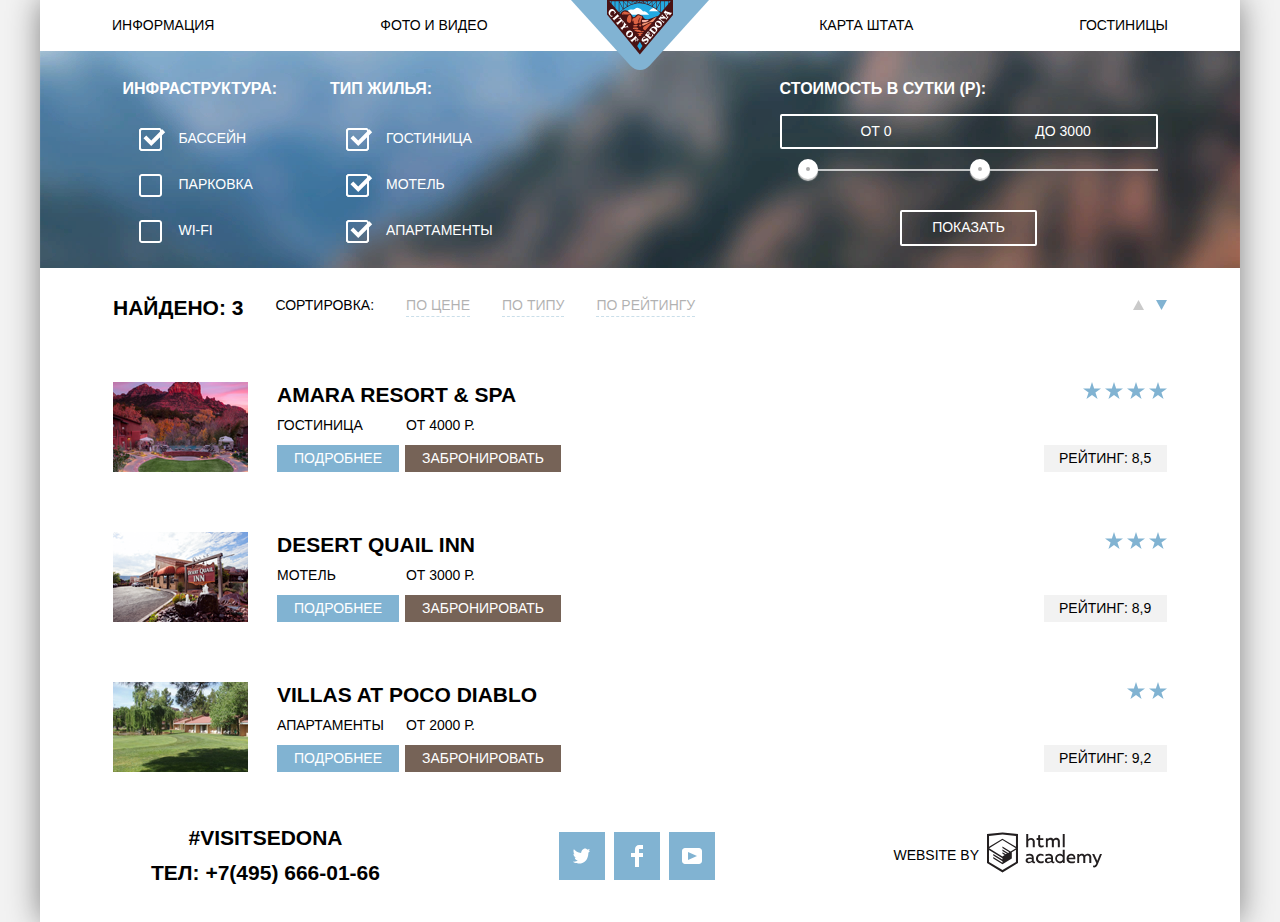
==== commit 3f9b9e58: "pop up" ====
--- a/catalog.html
+++ b/catalog.html
@@ -18,15 +18,11 @@
         </a>
         <nav class="main-header-nav">
             <ul class="nav_items">
-                <div class="header-nav-left">
-                    <li class="header-item"><a class="nav_element" href="index.html">Информация </a></li>
-                    <li class="header-item"><a class="nav_element" href="blank.html">Фото и видео </a></li>
-                </div>
-                <div class="header-nav-right">
-                    <li class="header-item"><a class="nav_element" href="blank.html">Карта штата </a></li>
-                    <li class="header-item"><a class="nav_element" href="catalog.html">Гостиницы </a></li>
-                </div>
-            </ul>
+                <li class="header-item-left"><a class="nav_element" href="index.html">Информация </a></li>
+                <li class="header-item-left"><a class="nav_element" href="blank.html">Фото и видео </a></li>
+                <li class="header-item-right"><a class="nav_element" href="blank.html">Карта штата </a></li>
+                <li class="header-item-right"><a>Гостиницы </a></li>
+        </ul>
         </nav>
     </header>
 
@@ -51,6 +47,7 @@
                             <input class="visually-hidden filter-input-checkbox filter-input" type="checkbox" name="infrastructure" id="WiFi" >
                             <label for="WiFi">Wi-Fi</label>
                         </li>
+                        
                     </ul>
                 </fieldset>
 
@@ -133,8 +130,6 @@
                         </svg>
                 </a>
             </div>
-            
-            
 
         </section>
         <section class="list-result">
--- a/css/style.css
+++ b/css/style.css
@@ -32,6 +32,7 @@
 
    --hover-brown: #604E43;
    --hover-blue: #669EC0;
+   --hover-beige: #EBEBEB;
 
    /* variables by click */
 
@@ -99,6 +100,8 @@
  .container {
    width: 1200px;
    margin: 0 auto;
+   box-shadow: 0 0px 30px gray;
+
  }
 
  /*+++++++++++++++++++++++++++++ HEADER +++++++++++++++++++++++++++++++++++++++*/
@@ -119,20 +122,7 @@
   display: flex;
   flex-wrap: wrap;
   width:100%;
-}
-
-.header-nav-left {
-  display:flex;
-  flex-wrap:wrap;
-  width:50%;
-}
-
-.header-nav-right{
-  display:flex;
-  flex-wrap:wrap;
-  justify-content: end;
-  width:50%;
-     
+  margin: auto;
 }
 
 .main-header-logo {
@@ -140,19 +130,26 @@
   position: absolute;
 } 
 
-.header-item {
-  display:block;
-  padding-right: 137px;
+.header-item-left {
+  margin-right: 137px;
+  flex-grow: 1;
+}
+.header-item-right {
+  margin-left: 137px;
+  flex-grow: 1;
+}
+
+.header-item-right:last-child {
+  margin-right: 0;
+}
+
+.header-item-right {
+  text-align: end;
 }
 
 .nav_element:hover {
   color: var(--light-blue);
 }
-
-.nav_items li:last-child {
-  padding-right: 0;
-} 
-
 
  /* ++++++++++++++++++++++++++++++   MAIN   +++++++++++++++++++++++++++++++++++++ */
 .back-picture {
@@ -161,6 +158,7 @@
 
 .big-photo {
   background: url(../image/backgroundPhoto.jpg) no-repeat;
+  object-fit: contain;
 }
 
 .welcome {
@@ -288,6 +286,17 @@
   margin-top: 23px;
 }
 
+.pop {
+  text-align: center;
+  background-color: var(--white);
+  padding: 58px 0 130px;
+  
+}
+
+.pop_text {
+  margin-top: 25px;
+}
+
 .map {
   display: grid;
 }
@@ -360,6 +369,123 @@
 
 .copyright:active path {
   fill: var(--click-logo);
+}
+
+/* +++++++++++++++++++++++++++++   MODAL ++++++++++++++++++++++++++++++++++++++++++ */
+
+.modal {
+  display: flex;
+  flex-direction: column;
+  width: 568px;
+  box-shadow: 0 0px 30px gray;
+  position: fixed;
+  top: 2000px;
+  bottom: auto;
+  left:1730px
+
+}
+
+.modal-heading {
+  background-color: var(--brown);
+  text-align: center;
+  padding: 30px 0;
+  color:var(--white)
+}
+
+.modal-book {
+  display: flex;
+  flex-wrap: wrap;
+  flex-direction: column;
+  background-color: var(--white);
+  padding: 26px 50px 55px;
+  text-transform: uppercase;
+  font-weight: 700;
+ } 
+
+.modal-book-item {
+  margin-top: 29px;
+  display: flex;
+}
+
+.modal-book-item label {
+  padding: 6px 0;
+  width: 118px;
+}
+
+.modal-book-item input {
+  background-color: #F2F2F2;
+  padding: 6px 13px;
+  flex-grow: 1;
+  box-sizing: border-box;
+  border:none;
+  text-transform: inherit;
+  font-weight: inherit;
+}
+
+.btn-plus:hover,
+.btn-minus:hover,
+.modal-book-item input:hover {
+background-color: var(--hover-beige);
+}
+
+.modal-book-item input:focus {
+  background-color: var(--white);
+}
+
+.modal-book-item input::placeholder {
+  color:inherit ;
+}
+
+.modal-book-item input[id="adults"],
+.modal-book-item input[id="kids"] {
+  width: 34px;
+  text-align: center;
+}
+
+.calendar {
+    background-image: url("../image/calendar.svg");
+    background-position: 315px 50%;
+    background-size: 21px;
+   background-repeat: no-repeat;
+}
+
+.btn-plus {
+  cursor: pointer;
+  width: 40px;
+  border: 0;
+  background: var(--beige);
+}
+
+.btn-minus {
+  cursor: pointer;
+  width: 40px;
+  border: 0;
+  background: var(--beige);  
+}
+.calendar,
+.btn-plus,
+.btn-minus:hover path {
+fill:var(--basic-black);
+}
+
+.label-kids {
+  text-align: center;
+}
+
+.half_detail {
+  display: flex;
+  flex-grow: 1;
+  justify-content: space-between;
+ 
+}
+
+.search {
+  background-color: var(--active-blue) !important;
+  color: var(--white);
+  margin-top: 29px;
+  padding: 16px 0 ;
+  border: none;
+  text-transform: uppercase;
 }
 
  /* ++++++++++++++++++++++++++++++++++++CATALOG +++++++++++++++++++++++++++++++=++*/
@@ -507,6 +633,7 @@
 
 .price-controls {
  border: 2px solid #ffffff; 
+ border-radius: 2px;
  
 }
 
@@ -533,6 +660,7 @@
   padding: 7px 30px 8px 30px;
   text-transform: inherit;
   align-self: center;
+  border-radius: 2px;
  
 }
 
@@ -568,7 +696,7 @@
 }
 
 .bar_item {
-  padding-right: 32px;
+  margin-right: 32px;
 }
 
 .triangle {
@@ -580,7 +708,6 @@
 
 .result_item {
   display: flex;
-  flex-wrap: wrap;
   padding: 30px 73px;
   gap:29px;
 }
@@ -588,6 +715,7 @@
 .hotel_photo {
   width:135px;
   height:90px;
+  object-fit: contain;
 }
 
 .hotel_info{
@@ -675,6 +803,7 @@
   background-color: var(--beige);
   padding: 3px 15px;
   order:1;
+  min-width: 93px;
 }
 
 .rating {
